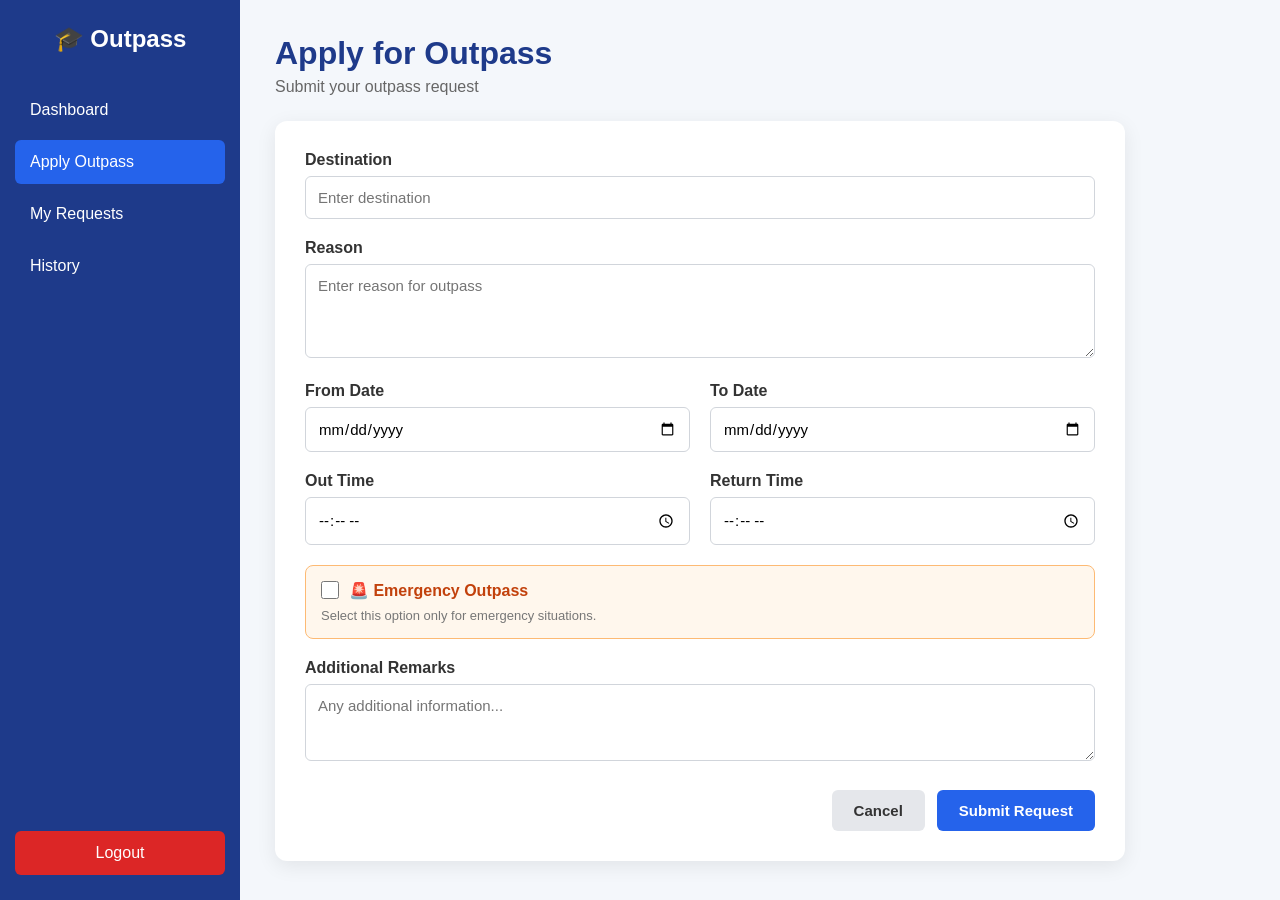
==== Frontend/home/apply-outpass.html @ 983e110a "Add student outpass management system frontend" ====
<!DOCTYPE html>
<html lang="en">
<head>
    <meta charset="UTF-8">
    <meta name="viewport" content="width=device-width, initial-scale=1.0">

    <title>Apply Outpass</title>

    <link rel="stylesheet" href="apply-outpass.css">
</head>

<body>

    <!-- Sidebar -->
    <aside class="sidebar">

        <h2>🎓 Outpass</h2>

        <nav>
            <a href="student-dashboard.html">Dashboard</a>
            <a href="apply-outpass.html" class="active">Apply Outpass</a>
            <a href="#">My Requests</a>
            <a href="#">History</a>
        </nav>

        <a href="../index.html" class="logout">Logout</a>

    </aside>


    <!-- Main Content -->
    <main class="main-content">

        <header class="page-header">
            <div>
                <h1>Apply for Outpass</h1>
                <p>Submit your outpass request</p>
            </div>
        </header>


        <!-- Outpass Form -->
        <section class="form-container">

            <form id="outpassForm">

                <div class="form-group">
                    <label for="destination">Destination</label>
                    <input
                        type="text"
                        id="destination"
                        placeholder="Enter destination"
                    >
                </div>


                <div class="form-group">
                    <label for="reason">Reason</label>
                    <textarea
                        id="reason"
                        rows="4"
                        placeholder="Enter reason for outpass"
                    ></textarea>
                </div>


                <div class="form-row">

                    <div class="form-group">
                        <label for="fromDate">From Date</label>
                        <input type="date" id="fromDate">
                    </div>

                    <div class="form-group">
                        <label for="toDate">To Date</label>
                        <input type="date" id="toDate">
                    </div>

                </div>


                <div class="form-row">

                    <div class="form-group">
                        <label for="outTime">Out Time</label>
                        <input type="time" id="outTime">
                    </div>

                    <div class="form-group">
                        <label for="returnTime">Return Time</label>
                        <input type="time" id="returnTime">
                    </div>

                </div>


                <!-- Emergency Request -->
                <div class="emergency-box">

                    <label class="checkbox-label">

                        <input
                            type="checkbox"
                            id="emergency"
                        >

                        <span>
                            🚨 Emergency Outpass
                        </span>

                    </label>

                    <p>
                        Select this option only for emergency situations.
                    </p>

                </div>


                <div class="form-group">
                    <label for="remarks">Additional Remarks</label>

                    <textarea
                        id="remarks"
                        rows="3"
                        placeholder="Any additional information..."
                    ></textarea>
                </div>


                <div class="form-actions">

                    <a
                        href="student-dashboard.html"
                        class="cancel-btn"
                    >
                        Cancel
                    </a>

                    <button
                        type="submit"
                        class="submit-btn"
                    >
                        Submit Request
                    </button>

                </div>

            </form>

        </section>

    </main>


    <script src="../js/student.js"></script>

</body>
</html>
---- Frontend/home/apply-outpass.css ----
* {
    margin: 0;
    padding: 0;
    box-sizing: border-box;
}

body {
    font-family: Arial, sans-serif;
    background: #f4f7fb;
    color: #333;
}


/* Sidebar */

.sidebar {
    position: fixed;
    left: 0;
    top: 0;

    width: 240px;
    height: 100vh;

    background: #1e3a8a;
    padding: 25px 15px;

    display: flex;
    flex-direction: column;
}

.sidebar h2 {
    color: white;
    text-align: center;
    margin-bottom: 35px;
}

.sidebar nav {
    display: flex;
    flex-direction: column;
    gap: 8px;
}

.sidebar nav a,
.logout {
    text-decoration: none;
    color: white;

    padding: 13px 15px;
    border-radius: 6px;

    transition: 0.3s;
}

.sidebar nav a:hover,
.sidebar nav a.active {
    background: #2563eb;
}

.logout {
    margin-top: auto;
    background: #dc2626;
    text-align: center;
}

.logout:hover {
    background: #b91c1c;
}


/* Main Content */

.main-content {
    margin-left: 240px;
    padding: 35px;
}

.page-header {
    margin-bottom: 25px;
}

.page-header h1 {
    color: #1e3a8a;
    margin-bottom: 6px;
}

.page-header p {
    color: #666;
}


/* Form */

.form-container {
    max-width: 850px;

    background: white;
    padding: 30px;

    border-radius: 12px;

    box-shadow: 0 5px 20px rgba(0, 0, 0, 0.08);
}

.form-group {
    margin-bottom: 20px;
}

.form-group label {
    display: block;

    margin-bottom: 7px;

    font-weight: bold;
}

.form-group input,
.form-group textarea {
    width: 100%;

    padding: 12px;

    border: 1px solid #d1d5db;
    border-radius: 6px;

    font-size: 15px;

    font-family: Arial, sans-serif;
}

.form-group input:focus,
.form-group textarea:focus {
    outline: none;

    border-color: #2563eb;

    box-shadow: 0 0 0 2px rgba(37, 99, 235, 0.1);
}

.form-group textarea {
    resize: vertical;
}


/* Two Columns */

.form-row {
    display: grid;

    grid-template-columns: 1fr 1fr;

    gap: 20px;
}


/* Emergency */

.emergency-box {
    background: #fff7ed;

    border: 1px solid #fdba74;

    padding: 15px;

    border-radius: 8px;

    margin-bottom: 20px;
}

.checkbox-label {
    display: flex;

    align-items: center;

    gap: 10px;

    font-weight: bold;

    color: #c2410c;
}

.checkbox-label input {
    width: 18px;
    height: 18px;
}

.emergency-box p {
    margin-top: 8px;

    font-size: 13px;

    color: #777;
}


/* Buttons */

.form-actions {
    display: flex;

    justify-content: flex-end;

    gap: 12px;

    margin-top: 25px;
}

.cancel-btn,
.submit-btn {
    padding: 12px 22px;

    border-radius: 6px;

    font-size: 15px;

    font-weight: bold;

    text-decoration: none;

    cursor: pointer;
}

.cancel-btn {
    background: #e5e7eb;
    color: #333;
}

.cancel-btn:hover {
    background: #d1d5db;
}

.submit-btn {
    border: none;

    background: #2563eb;
    color: white;
}

.submit-btn:hover {
    background: #1e3a8a;
}


/* Responsive */

@media (max-width: 700px) {

    .sidebar {
        position: relative;

        width: 100%;
        height: auto;
    }

    .sidebar nav {
        flex-direction: row;

        flex-wrap: wrap;
    }

    .logout {
        margin-top: 15px;
    }

    .main-content {
        margin-left: 0;

        padding: 20px;
    }

    .form-row {
        grid-template-columns: 1fr;
    }
}
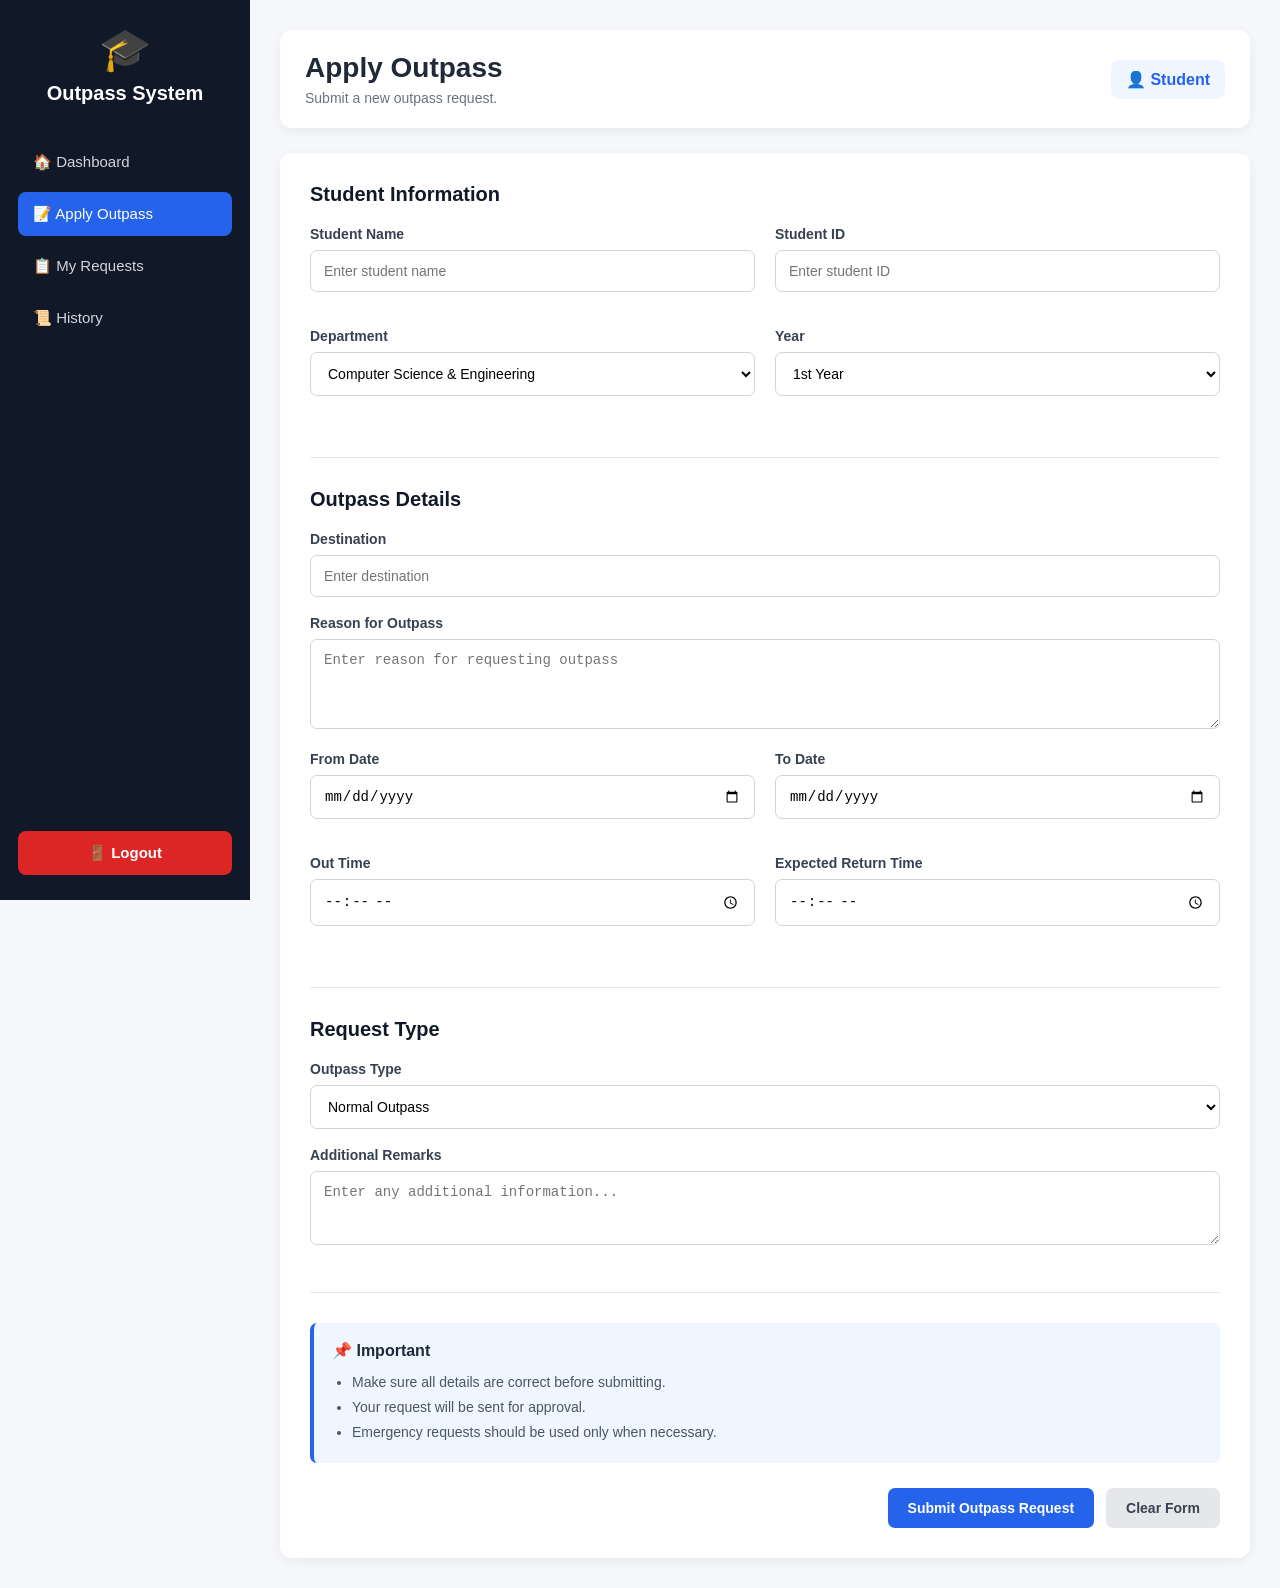
==== commit b7565dcd: "added  changes" ====
--- a/Frontend/home/apply-outpass.html
+++ b/Frontend/home/apply-outpass.html
@@ -1,159 +1,471 @@
 <!DOCTYPE html>
 <html lang="en">
+
 <head>
+
     <meta charset="UTF-8">
+
     <meta name="viewport" content="width=device-width, initial-scale=1.0">
 
-    <title>Apply Outpass</title>
+    <title>Apply Outpass | Student Outpass Management System</title>
 
     <link rel="stylesheet" href="apply-outpass.css">
+
 </head>
 
+
 <body>
 
-    <!-- Sidebar -->
+
+    <!-- =========================
+         SIDEBAR
+    ========================== -->
+
     <aside class="sidebar">
 
-        <h2>🎓 Outpass</h2>
+        <div class="logo">
+            🎓
+        </div>
+
+        <h2>Outpass System</h2>
+
 
         <nav>
-            <a href="student-dashboard.html">Dashboard</a>
-            <a href="apply-outpass.html" class="active">Apply Outpass</a>
-            <a href="#">My Requests</a>
-            <a href="#">History</a>
+
+            <a href="student-dashboard.html">
+                🏠 Dashboard
+            </a>
+
+
+            <a href="apply-outpass.html" class="active">
+                📝 Apply Outpass
+            </a>
+
+
+            <a href="my-requests.html">
+                📋 My Requests
+            </a>
+
+
+            <a href="history.html">
+                📜 History
+            </a>
+
+
+            <a href="index.html" class="logout">
+                🚪 Logout
+            </a>
+
         </nav>
 
-        <a href="../index.html" class="logout">Logout</a>
-
     </aside>
 
 
-    <!-- Main Content -->
+
+    <!-- =========================
+         MAIN CONTENT
+    ========================== -->
+
     <main class="main-content">
 
-        <header class="page-header">
+
+        <!-- Header -->
+
+        <header class="topbar">
+
             <div>
-                <h1>Apply for Outpass</h1>
-                <p>Submit your outpass request</p>
+
+                <h1>Apply Outpass</h1>
+
+                <p>
+                    Submit a new outpass request.
+                </p>
+
             </div>
+
+
+            <div class="profile">
+
+                👤 Student
+
+            </div>
+
         </header>
 
 
-        <!-- Outpass Form -->
+
+        <!-- =========================
+             OUTPASS FORM
+        ========================== -->
+
         <section class="form-container">
 
+
             <form id="outpassForm">
 
-                <div class="form-group">
-                    <label for="destination">Destination</label>
-                    <input
-                        type="text"
-                        id="destination"
-                        placeholder="Enter destination"
-                    >
+
+                <!-- Student Information -->
+
+                <div class="form-section">
+
+                    <h2>Student Information</h2>
+
+
+                    <div class="form-row">
+
+
+                        <div class="form-group">
+
+                            <label for="studentName">
+                                Student Name
+                            </label>
+
+                            <input
+                                type="text"
+                                id="studentName"
+                                placeholder="Enter student name"
+                                required
+                            >
+
+                        </div>
+
+
+
+                        <div class="form-group">
+
+                            <label for="studentId">
+                                Student ID
+                            </label>
+
+                            <input
+                                type="text"
+                                id="studentId"
+                                placeholder="Enter student ID"
+                                required
+                            >
+
+                        </div>
+
+
+                    </div>
+
+
+
+                    <div class="form-row">
+
+
+                        <div class="form-group">
+
+                            <label for="department">
+                                Department
+                            </label>
+
+                            <select
+                                id="department"
+                                required
+                            >
+
+                
+
+                                <option value="CSE">
+                                    Computer Science & Engineering
+                                </option>
+
+                                <option value="ECE">
+                                    Electronics & Communication
+                                </option>
+
+                                <option value="EEE">
+                                    Electrical & Electronics
+                                </option>
+
+                                <option value="MECH">
+                                    Mechanical Engineering
+                                </option>
+
+                                <option value="CIVIL">
+                                    Civil Engineering
+                                </option>
+
+                            </select>
+
+                        </div>
+
+
+
+                        <div class="form-group">
+
+                            <label for="year">
+                                Year
+                            </label>
+
+                            <select
+                                id="year"
+                                required
+                            >
+
+
+                                <option value="1">
+                                    1st Year
+                                </option>
+
+                                <option value="2">
+                                    2nd Year
+                                </option>
+
+                                <option value="3">
+                                    3rd Year
+                                </option>
+
+                                <option value="4">
+                                    4th Year
+                                </option>
+
+                            </select>
+
+                        </div>
+
+
+                    </div>
+
                 </div>
 
 
-                <div class="form-group">
-                    <label for="reason">Reason</label>
-                    <textarea
-                        id="reason"
-                        rows="4"
-                        placeholder="Enter reason for outpass"
-                    ></textarea>
+
+                <!-- Outpass Details -->
+
+                <div class="form-section">
+
+                    <h2>Outpass Details</h2>
+
+
+                    <div class="form-group">
+
+                        <label for="destination">
+                            Destination
+                        </label>
+
+                        <input
+                            type="text"
+                            id="destination"
+                            placeholder="Enter destination"
+                            required
+                        >
+
+                    </div>
+
+
+
+                    <div class="form-group">
+
+                        <label for="reason">
+                            Reason for Outpass
+                        </label>
+
+                        <textarea
+                            id="reason"
+                            rows="4"
+                            placeholder="Enter reason for requesting outpass"
+                            required
+                        ></textarea>
+
+                    </div>
+
+
+
+                    <div class="form-row">
+
+
+                        <div class="form-group">
+
+                            <label for="fromDate">
+                                From Date
+                            </label>
+
+                            <input
+                                type="date"
+                                id="fromDate"
+                                required
+                            >
+
+                        </div>
+
+
+
+                        <div class="form-group">
+
+                            <label for="toDate">
+                                To Date
+                            </label>
+
+                            <input
+                                type="date"
+                                id="toDate"
+                                required
+                            >
+
+                        </div>
+
+
+                    </div>
+
+
+
+                    <div class="form-row">
+
+
+                        <div class="form-group">
+
+                            <label for="outTime">
+                                Out Time
+                            </label>
+
+                            <input
+                                type="time"
+                                id="outTime"
+                                required
+                            >
+
+                        </div>
+
+
+
+                        <div class="form-group">
+
+                            <label for="returnTime">
+                                Expected Return Time
+                            </label>
+
+                            <input
+                                type="time"
+                                id="returnTime"
+                                required
+                            >
+
+                        </div>
+
+
+                    </div>
+
                 </div>
 
 
-                <div class="form-row">
+
+                <!-- Request Type -->
+
+                <div class="form-section">
+
+                    <h2>Request Type</h2>
+
 
                     <div class="form-group">
-                        <label for="fromDate">From Date</label>
-                        <input type="date" id="fromDate">
-                    </div>
+
+                        <label for="requestType">
+                            Outpass Type
+                        </label>
+
+                        <select
+                            id="requestType"
+                            required
+                        >
+
+                            <option value="normal">
+                                Normal Outpass
+                            </option>
+
+                            <option value="emergency">
+                                Emergency Outpass
+                            </option>
+
+                        </select>
+
+                    </div>
+
+
 
                     <div class="form-group">
-                        <label for="toDate">To Date</label>
-                        <input type="date" id="toDate">
+
+                        <label for="remarks">
+                            Additional Remarks
+                        </label>
+
+                        <textarea
+                            id="remarks"
+                            rows="3"
+                            placeholder="Enter any additional information..."
+                        ></textarea>
+
                     </div>
 
                 </div>
 
 
-                <div class="form-row">
-
-                    <div class="form-group">
-                        <label for="outTime">Out Time</label>
-                        <input type="time" id="outTime">
-                    </div>
-
-                    <div class="form-group">
-                        <label for="returnTime">Return Time</label>
-                        <input type="time" id="returnTime">
-                    </div>
+
+                <!-- Important Information -->
+
+                <div class="info-box">
+
+                    <h3>📌 Important</h3>
+
+                    <ul>
+
+                        <li>
+                            Make sure all details are correct before submitting.
+                        </li>
+
+                        <li>
+                            Your request will be sent for approval.
+                        </li>
+
+                        <li>
+                            Emergency requests should be used only when necessary.
+                        </li>
+
+                    </ul>
 
                 </div>
 
 
-                <!-- Emergency Request -->
-                <div class="emergency-box">
-
-                    <label class="checkbox-label">
-
-                        <input
-                            type="checkbox"
-                            id="emergency"
-                        >
-
-                        <span>
-                            🚨 Emergency Outpass
-                        </span>
-
-                    </label>
-
-                    <p>
-                        Select this option only for emergency situations.
-                    </p>
-
-                </div>
-
-
-                <div class="form-group">
-                    <label for="remarks">Additional Remarks</label>
-
-                    <textarea
-                        id="remarks"
-                        rows="3"
-                        placeholder="Any additional information..."
-                    ></textarea>
-                </div>
-
+
+                <!-- Form Buttons -->
 
                 <div class="form-actions">
 
-                    <a
-                        href="student-dashboard.html"
-                        class="cancel-btn"
-                    >
-                        Cancel
-                    </a>
 
                     <button
                         type="submit"
                         class="submit-btn"
                     >
-                        Submit Request
+                        Submit Outpass Request
                     </button>
 
+
+
+                    <button
+                        type="reset"
+                        class="cancel-btn"
+                    >
+                        Clear Form
+                    </button>
+
+
                 </div>
 
+
             </form>
 
         </section>
 
+
     </main>
 
 
-    <script src="../js/student.js"></script>
+
+    <!-- JavaScript -->
+
+    <script src="student.js"></script>
+
 
 </body>
+
 </html>
--- a/Frontend/home/apply-outpass.css
+++ b/Frontend/home/apply-outpass.css
@@ -1,198 +1,364 @@
+/* =========================
+   RESET
+========================= */
+
 * {
     margin: 0;
     padding: 0;
     box-sizing: border-box;
 }
 
+
+/* =========================
+   BODY
+========================= */
+
 body {
     font-family: Arial, sans-serif;
-    background: #f4f7fb;
-    color: #333;
-}
-
-
-/* Sidebar */
+    background: #f5f7fb;
+    color: #1f2937;
+}
+
+
+/* =========================
+   SIDEBAR
+========================= */
 
 .sidebar {
     position: fixed;
+
+    top: 0;
     left: 0;
-    top: 0;
-
-    width: 240px;
+
+    width: 250px;
     height: 100vh;
 
-    background: #1e3a8a;
-    padding: 25px 15px;
+    background: #111827;
+
+    color: white;
+
+    padding: 25px 18px;
 
     display: flex;
     flex-direction: column;
 }
 
+
+/* Logo */
+
+.logo {
+    font-size: 42px;
+
+    text-align: center;
+
+    margin-bottom: 8px;
+}
+
+
+/* Sidebar Title */
+
 .sidebar h2 {
-    color: white;
     text-align: center;
+
+    font-size: 20px;
+
     margin-bottom: 35px;
 }
+
+
+/* Navigation */
 
 .sidebar nav {
     display: flex;
+
     flex-direction: column;
+
     gap: 8px;
-}
-
-.sidebar nav a,
-.logout {
+
+    flex: 1;
+}
+
+
+/* Navigation Links */
+
+.sidebar nav a {
     text-decoration: none;
-    color: white;
+
+    color: #d1d5db;
 
     padding: 13px 15px;
-    border-radius: 6px;
+
+    border-radius: 8px;
+
+    font-size: 15px;
 
     transition: 0.3s;
 }
+
+
+/* Hover + Active */
 
 .sidebar nav a:hover,
 .sidebar nav a.active {
     background: #2563eb;
-}
-
-.logout {
+
+    color: white;
+}
+
+
+/* =========================
+   LOGOUT BUTTON
+========================= */
+
+.sidebar .logout {
     margin-top: auto;
+
     background: #dc2626;
+
+    color: white !important;
+
     text-align: center;
-}
-
-.logout:hover {
+
+    font-weight: bold;
+
+    padding: 13px 15px;
+
+    border-radius: 8px;
+
+    transition: 0.3s;
+}
+
+
+.sidebar .logout:hover {
     background: #b91c1c;
-}
-
-
-/* Main Content */
+
+    color: white !important;
+
+    transform: translateY(-1px);
+}
+
+
+/* =========================
+   MAIN CONTENT
+========================= */
 
 .main-content {
-    margin-left: 240px;
-    padding: 35px;
-}
-
-.page-header {
+    margin-left: 250px;
+
+    padding: 30px;
+}
+
+
+/* =========================
+   TOPBAR
+========================= */
+
+.topbar {
+    display: flex;
+
+    justify-content: space-between;
+
+    align-items: center;
+
+    background: white;
+
+    padding: 22px 25px;
+
+    border-radius: 12px;
+
+    box-shadow: 0 3px 12px rgba(0, 0, 0, 0.06);
+
     margin-bottom: 25px;
 }
 
-.page-header h1 {
-    color: #1e3a8a;
+
+/* Page Title */
+
+.topbar h1 {
+    font-size: 28px;
+
     margin-bottom: 6px;
 }
 
-.page-header p {
-    color: #666;
-}
-
-
-/* Form */
+
+/* Page Description */
+
+.topbar p {
+    color: #6b7280;
+
+    font-size: 14px;
+}
+
+
+/* Profile */
+
+.profile {
+    background: #eff6ff;
+
+    color: #2563eb;
+
+    padding: 10px 15px;
+
+    border-radius: 8px;
+
+    font-weight: bold;
+}
+
+
+/* =========================
+   FORM CONTAINER
+========================= */
 
 .form-container {
-    max-width: 850px;
-
     background: white;
+
     padding: 30px;
 
     border-radius: 12px;
 
-    box-shadow: 0 5px 20px rgba(0, 0, 0, 0.08);
-}
+    box-shadow: 0 3px 12px rgba(0, 0, 0, 0.06);
+}
+
+
+/* =========================
+   FORM SECTION
+========================= */
+
+.form-section {
+    margin-bottom: 30px;
+
+    padding-bottom: 25px;
+
+    border-bottom: 1px solid #e5e7eb;
+}
+
+
+.form-section h2 {
+    font-size: 20px;
+
+    margin-bottom: 20px;
+
+    color: #111827;
+}
+
+
+/* =========================
+   FORM ROW
+========================= */
+
+.form-row {
+    display: grid;
+
+    grid-template-columns: 1fr 1fr;
+
+    gap: 20px;
+
+    margin-bottom: 18px;
+}
+
+
+/* =========================
+   FORM GROUP
+========================= */
 
 .form-group {
-    margin-bottom: 20px;
-}
+    margin-bottom: 18px;
+}
+
 
 .form-group label {
     display: block;
 
-    margin-bottom: 7px;
-
-    font-weight: bold;
-}
+    margin-bottom: 8px;
+
+    font-size: 14px;
+
+    font-weight: 600;
+
+    color: #374151;
+}
+
+
+/* Inputs */
 
 .form-group input,
+.form-group select,
 .form-group textarea {
     width: 100%;
 
-    padding: 12px;
+    padding: 12px 13px;
 
     border: 1px solid #d1d5db;
-    border-radius: 6px;
-
-    font-size: 15px;
-
-    font-family: Arial, sans-serif;
-}
-
-.form-group input:focus,
-.form-group textarea:focus {
+
+    border-radius: 7px;
+
+    font-size: 14px;
+
     outline: none;
 
-    border-color: #2563eb;
-
-    box-shadow: 0 0 0 2px rgba(37, 99, 235, 0.1);
-}
+    background: white;
+
+    transition: 0.2s;
+}
+
+
+/* Textarea */
 
 .form-group textarea {
     resize: vertical;
 }
 
 
-/* Two Columns */
-
-.form-row {
-    display: grid;
-
-    grid-template-columns: 1fr 1fr;
-
-    gap: 20px;
-}
-
-
-/* Emergency */
-
-.emergency-box {
-    background: #fff7ed;
-
-    border: 1px solid #fdba74;
-
-    padding: 15px;
-
-    border-radius: 8px;
-
-    margin-bottom: 20px;
-}
-
-.checkbox-label {
-    display: flex;
-
-    align-items: center;
-
-    gap: 10px;
-
-    font-weight: bold;
-
-    color: #c2410c;
-}
-
-.checkbox-label input {
-    width: 18px;
-    height: 18px;
-}
-
-.emergency-box p {
-    margin-top: 8px;
-
-    font-size: 13px;
-
-    color: #777;
-}
-
-
-/* Buttons */
+/* Input Focus */
+
+.form-group input:focus,
+.form-group select:focus,
+.form-group textarea:focus {
+    border-color: #2563eb;
+
+    box-shadow:
+        0 0 0 3px rgba(37, 99, 235, 0.1);
+}
+
+
+/* =========================
+   INFORMATION BOX
+========================= */
+
+.info-box {
+    background: #eff6ff;
+
+    border-left: 4px solid #2563eb;
+
+    padding: 18px;
+
+    border-radius: 7px;
+
+    margin-bottom: 25px;
+}
+
+
+.info-box h3 {
+    margin-bottom: 10px;
+
+    font-size: 16px;
+}
+
+
+.info-box ul {
+    padding-left: 20px;
+
+    color: #4b5563;
+
+    line-height: 1.8;
+
+    font-size: 14px;
+}
+
+
+/* =========================
+   FORM ACTIONS
+========================= */
 
 .form-actions {
     display: flex;
@@ -201,73 +367,143 @@
 
     gap: 12px;
 
-    margin-top: 25px;
-}
-
-.cancel-btn,
+    margin-top: 10px;
+}
+
+
+/* Submit + Clear Buttons */
+
+.submit-btn,
+.cancel-btn {
+    border: none;
+
+    padding: 12px 20px;
+
+    border-radius: 7px;
+
+    font-size: 14px;
+
+    font-weight: 600;
+
+    cursor: pointer;
+
+    transition: 0.2s;
+}
+
+
+/* Submit */
+
 .submit-btn {
-    padding: 12px 22px;
-
-    border-radius: 6px;
-
-    font-size: 15px;
-
-    font-weight: bold;
-
-    text-decoration: none;
-
-    cursor: pointer;
-}
+    background: #2563eb;
+
+    color: white;
+}
+
+
+/* Clear */
 
 .cancel-btn {
     background: #e5e7eb;
-    color: #333;
-}
+
+    color: #374151;
+}
+
+
+/* Button Hover */
+
+.submit-btn:hover {
+    background: #1d4ed8;
+}
+
 
 .cancel-btn:hover {
     background: #d1d5db;
 }
 
-.submit-btn {
-    border: none;
-
-    background: #2563eb;
-    color: white;
-}
-
-.submit-btn:hover {
-    background: #1e3a8a;
-}
-
-
-/* Responsive */
-
-@media (max-width: 700px) {
+
+/* =========================
+   RESPONSIVE - TABLET
+========================= */
+
+@media (max-width: 800px) {
 
     .sidebar {
         position: relative;
 
         width: 100%;
+
         height: auto;
-    }
+
+        padding: 20px;
+    }
+
 
     .sidebar nav {
-        flex-direction: row;
-
-        flex-wrap: wrap;
-    }
-
-    .logout {
-        margin-top: 15px;
-    }
+        flex: none;
+    }
+
+
+    .sidebar .logout {
+        margin-top: 10px;
+    }
+
 
     .main-content {
         margin-left: 0;
 
-        padding: 20px;
-    }
+        padding: 15px;
+    }
+
 
     .form-row {
         grid-template-columns: 1fr;
-    }
+
+        gap: 0;
+    }
+
+
+    .topbar {
+        flex-direction: column;
+
+        align-items: flex-start;
+
+        gap: 15px;
+    }
+
+}
+
+
+/* =========================
+   RESPONSIVE - MOBILE
+========================= */
+
+@media (max-width: 500px) {
+
+    .form-container {
+        padding: 20px 15px;
+    }
+
+
+    .form-actions {
+        flex-direction: column;
+    }
+
+
+    .submit-btn,
+    .cancel-btn {
+        width: 100%;
+    }
+
+
+    .topbar h1 {
+        font-size: 23px;
+    }
+
+
+    .profile {
+        width: 100%;
+
+        text-align: center;
+    }
+
 }
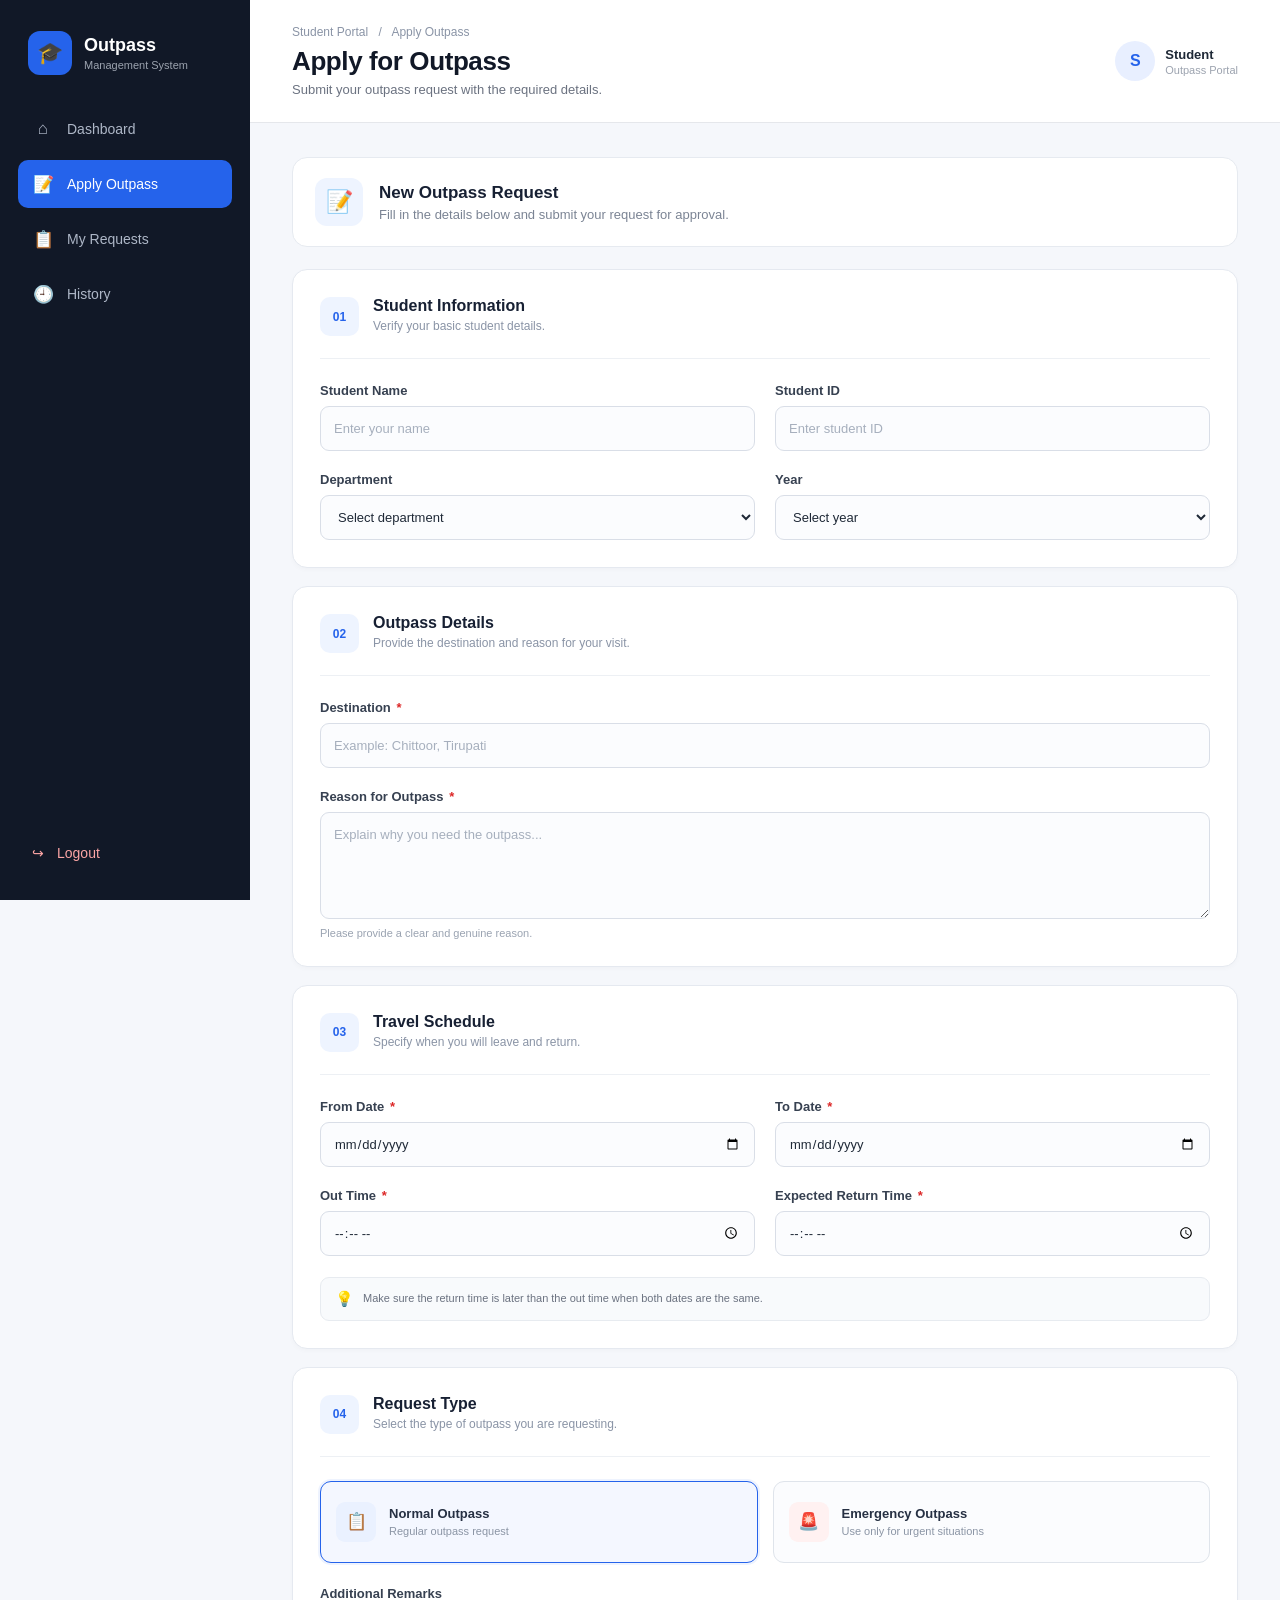
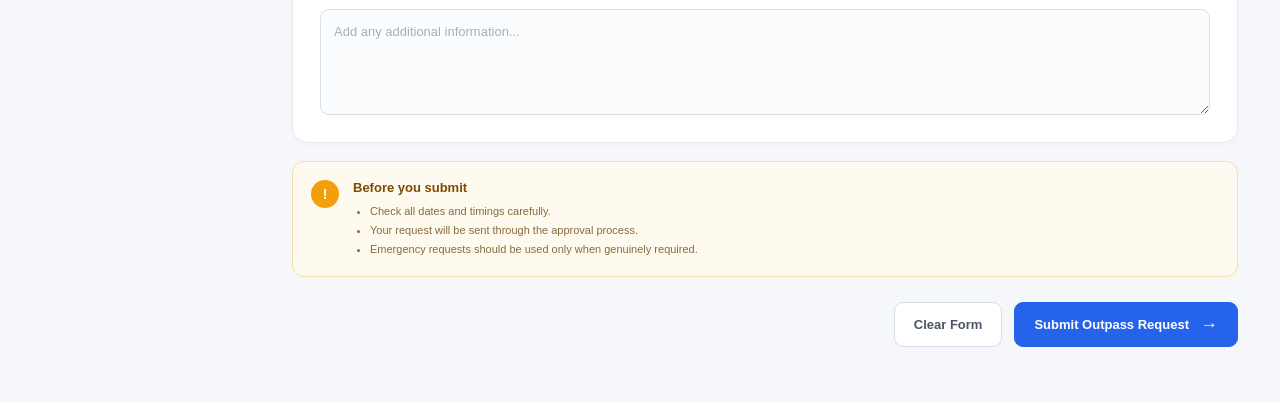
==== commit 48241370: "added changes" ====
--- a/Frontend/home/apply-outpass.html
+++ b/Frontend/home/apply-outpass.html
@@ -2,20 +2,15 @@
 <html lang="en">
 
 <head>
-
     <meta charset="UTF-8">
-
     <meta name="viewport" content="width=device-width, initial-scale=1.0">
 
     <title>Apply Outpass | Student Outpass Management System</title>
 
     <link rel="stylesheet" href="apply-outpass.css">
-
 </head>
 
-
 <body>
-
 
     <!-- =========================
          SIDEBAR
@@ -23,96 +18,147 @@
 
     <aside class="sidebar">
 
-        <div class="logo">
-            🎓
+        <div class="brand">
+            <div class="brand-icon">🎓</div>
+
+            <div>
+                <h2>Outpass</h2>
+                <span>Management System</span>
+            </div>
         </div>
 
-        <h2>Outpass System</h2>
-
-
-        <nav>
-
-            <a href="student-dashboard.html">
-                🏠 Dashboard
+        <nav class="sidebar-nav" aria-label="Main navigation">
+
+            <a href="student-dashboard.html" class="nav-item">
+                <span class="nav-icon">⌂</span>
+                <span>Dashboard</span>
             </a>
 
-
-            <a href="apply-outpass.html" class="active">
-                📝 Apply Outpass
+            <a href="apply-outpass.html" class="nav-item active">
+                <span class="nav-icon">📝</span>
+                <span>Apply Outpass</span>
             </a>
 
-
-            <a href="my-requests.html">
-                📋 My Requests
+            <a href="my-requests.html" class="nav-item">
+                <span class="nav-icon">📋</span>
+                <span>My Requests</span>
             </a>
 
-
-            <a href="history.html">
-                📜 History
+            <a href="history.html" class="nav-item">
+                <span class="nav-icon">🕘</span>
+                <span>History</span>
             </a>
 
-
-            <a href="index.html" class="logout">
-                🚪 Logout
+        </nav>
+
+        <div class="sidebar-bottom">
+
+            <a href="index.html" class="logout-link">
+                <span>↪</span>
+                <span>Logout</span>
             </a>
 
-        </nav>
+        </div>
 
     </aside>
 
 
-
     <!-- =========================
-         MAIN CONTENT
+         MAIN
     ========================== -->
 
     <main class="main-content">
 
-
-        <!-- Header -->
+        <!-- Topbar -->
 
         <header class="topbar">
 
-            <div>
-
-                <h1>Apply Outpass</h1>
+            <div class="page-heading">
+
+                <div class="breadcrumb">
+                    Student Portal <span>/</span> Apply Outpass
+                </div>
+
+                <h1>Apply for Outpass</h1>
 
                 <p>
-                    Submit a new outpass request.
+                    Submit your outpass request with the required details.
                 </p>
 
             </div>
 
-
-            <div class="profile">
-
-                👤 Student
+            <div class="profile-card">
+
+                <div class="profile-avatar">
+                    S
+                </div>
+
+                <div class="profile-info">
+                    <strong>Student</strong>
+                    <span>Outpass Portal</span>
+                </div>
 
             </div>
 
         </header>
 
 
-
         <!-- =========================
-             OUTPASS FORM
+             PAGE CONTENT
         ========================== -->
 
-        <section class="form-container">
-
-
-            <form id="outpassForm">
-
-
-                <!-- Student Information -->
-
-                <div class="form-section">
-
-                    <h2>Student Information</h2>
-
-
-                    <div class="form-row">
-
+        <section class="page-content">
+
+            <!-- Page Intro -->
+
+            <div class="intro-card">
+
+                <div class="intro-icon">
+                    📝
+                </div>
+
+                <div>
+                    <h2>New Outpass Request</h2>
+
+                    <p>
+                        Fill in the details below and submit your request
+                        for approval.
+                    </p>
+                </div>
+
+            </div>
+
+
+            <!-- =========================
+                 FORM
+            ========================== -->
+
+            <form id="outpassForm" class="outpass-form">
+
+                <!-- =====================
+                     SECTION 1
+                ====================== -->
+
+                <section class="form-card">
+
+                    <div class="section-header">
+
+                        <div class="section-number">
+                            01
+                        </div>
+
+                        <div>
+                            <h2>Student Information</h2>
+
+                            <p>
+                                Verify your basic student details.
+                            </p>
+                        </div>
+
+                    </div>
+
+
+                    <div class="form-grid">
 
                         <div class="form-group">
 
@@ -123,12 +169,12 @@
                             <input
                                 type="text"
                                 id="studentName"
-                                placeholder="Enter student name"
-                                required
-                            >
-
-                        </div>
-
+                                placeholder="Enter your name"
+                                autocomplete="name"
+                                required
+                            >
+
+                        </div>
 
 
                         <div class="form-group">
@@ -141,17 +187,11 @@
                                 type="text"
                                 id="studentId"
                                 placeholder="Enter student ID"
-                                required
-                            >
-
-                        </div>
-
-
-                    </div>
-
-
-
-                    <div class="form-row">
+                                autocomplete="off"
+                                required
+                            >
+
+                        </div>
 
 
                         <div class="form-group">
@@ -160,12 +200,11 @@
                                 Department
                             </label>
 
-                            <select
-                                id="department"
-                                required
-                            >
-
-                
+                            <select id="department" required>
+
+                                <option value="">
+                                    Select department
+                                </option>
 
                                 <option value="CSE">
                                     Computer Science & Engineering
@@ -192,18 +231,17 @@
                         </div>
 
 
-
                         <div class="form-group">
 
                             <label for="year">
                                 Year
                             </label>
 
-                            <select
-                                id="year"
-                                required
-                            >
-
+                            <select id="year" required>
+
+                                <option value="">
+                                    Select year
+                                </option>
 
                                 <option value="1">
                                     1st Year
@@ -225,61 +263,108 @@
 
                         </div>
 
-
-                    </div>
-
-                </div>
-
-
-
-                <!-- Outpass Details -->
-
-                <div class="form-section">
-
-                    <h2>Outpass Details</h2>
-
-
-                    <div class="form-group">
-
-                        <label for="destination">
-                            Destination
-                        </label>
-
-                        <input
-                            type="text"
-                            id="destination"
-                            placeholder="Enter destination"
-                            required
-                        >
-
-                    </div>
-
-
-
-                    <div class="form-group">
-
-                        <label for="reason">
-                            Reason for Outpass
-                        </label>
-
-                        <textarea
-                            id="reason"
-                            rows="4"
-                            placeholder="Enter reason for requesting outpass"
-                            required
-                        ></textarea>
-
-                    </div>
-
-
-
-                    <div class="form-row">
-
+                    </div>
+
+                </section>
+
+
+                <!-- =====================
+                     SECTION 2
+                ====================== -->
+
+                <section class="form-card">
+
+                    <div class="section-header">
+
+                        <div class="section-number">
+                            02
+                        </div>
+
+                        <div>
+                            <h2>Outpass Details</h2>
+
+                            <p>
+                                Provide the destination and reason for your visit.
+                            </p>
+                        </div>
+
+                    </div>
+
+
+                    <div class="form-grid single">
+
+                        <div class="form-group">
+
+                            <label for="destination">
+                                Destination
+                                <span class="required">*</span>
+                            </label>
+
+                            <input
+                                type="text"
+                                id="destination"
+                                placeholder="Example: Chittoor, Tirupati"
+                                required
+                            >
+
+                        </div>
+
+
+                        <div class="form-group">
+
+                            <label for="reason">
+                                Reason for Outpass
+                                <span class="required">*</span>
+                            </label>
+
+                            <textarea
+                                id="reason"
+                                rows="4"
+                                placeholder="Explain why you need the outpass..."
+                                required
+                            ></textarea>
+
+                            <small>
+                                Please provide a clear and genuine reason.
+                            </small>
+
+                        </div>
+
+                    </div>
+
+                </section>
+
+
+                <!-- =====================
+                     SECTION 3
+                ====================== -->
+
+                <section class="form-card">
+
+                    <div class="section-header">
+
+                        <div class="section-number">
+                            03
+                        </div>
+
+                        <div>
+                            <h2>Travel Schedule</h2>
+
+                            <p>
+                                Specify when you will leave and return.
+                            </p>
+                        </div>
+
+                    </div>
+
+
+                    <div class="form-grid">
 
                         <div class="form-group">
 
                             <label for="fromDate">
                                 From Date
+                                <span class="required">*</span>
                             </label>
 
                             <input
@@ -291,11 +376,11 @@
                         </div>
 
 
-
                         <div class="form-group">
 
                             <label for="toDate">
                                 To Date
+                                <span class="required">*</span>
                             </label>
 
                             <input
@@ -307,17 +392,11 @@
                         </div>
 
 
-                    </div>
-
-
-
-                    <div class="form-row">
-
-
                         <div class="form-group">
 
                             <label for="outTime">
                                 Out Time
+                                <span class="required">*</span>
                             </label>
 
                             <input
@@ -329,11 +408,11 @@
                         </div>
 
 
-
                         <div class="form-group">
 
                             <label for="returnTime">
                                 Expected Return Time
+                                <span class="required">*</span>
                             </label>
 
                             <input
@@ -344,46 +423,127 @@
 
                         </div>
 
-
-                    </div>
-
-                </div>
-
-
-
-                <!-- Request Type -->
-
-                <div class="form-section">
-
-                    <h2>Request Type</h2>
-
-
-                    <div class="form-group">
-
-                        <label for="requestType">
-                            Outpass Type
+                    </div>
+
+
+                    <div class="schedule-note">
+
+                        <span>💡</span>
+
+                        <p>
+                            Make sure the return time is later than the
+                            out time when both dates are the same.
+                        </p>
+
+                    </div>
+
+                </section>
+
+
+                <!-- =====================
+                     SECTION 4
+                ====================== -->
+
+                <section class="form-card">
+
+                    <div class="section-header">
+
+                        <div class="section-number">
+                            04
+                        </div>
+
+                        <div>
+                            <h2>Request Type</h2>
+
+                            <p>
+                                Select the type of outpass you are requesting.
+                            </p>
+                        </div>
+
+                    </div>
+
+
+                    <div class="request-type-grid">
+
+                        <label class="request-option">
+
+                            <input
+                                type="radio"
+                                name="requestTypeOption"
+                                value="normal"
+                                checked
+                            >
+
+                            <span class="option-content">
+
+                                <span class="option-icon normal">
+                                    📋
+                                </span>
+
+                                <span>
+                                    <strong>Normal Outpass</strong>
+
+                                    <small>
+                                        Regular outpass request
+                                    </small>
+                                </span>
+
+                            </span>
+
                         </label>
 
-                        <select
-                            id="requestType"
-                            required
-                        >
-
-                            <option value="normal">
-                                Normal Outpass
-                            </option>
-
-                            <option value="emergency">
-                                Emergency Outpass
-                            </option>
-
-                        </select>
-
-                    </div>
-
-
-
-                    <div class="form-group">
+
+                        <label class="request-option emergency-option">
+
+                            <input
+                                type="radio"
+                                name="requestTypeOption"
+                                value="emergency"
+                            >
+
+                            <span class="option-content">
+
+                                <span class="option-icon emergency">
+                                    🚨
+                                </span>
+
+                                <span>
+                                    <strong>Emergency Outpass</strong>
+
+                                    <small>
+                                        Use only for urgent situations
+                                    </small>
+                                </span>
+
+                            </span>
+
+                        </label>
+
+                    </div>
+
+
+                    <!-- Hidden select retained for JavaScript compatibility -->
+
+                    <select
+                        id="requestType"
+                        class="hidden-select"
+                        aria-hidden="true"
+                        tabindex="-1"
+                        required
+                    >
+
+                        <option value="normal" selected>
+                            Normal Outpass
+                        </option>
+
+                        <option value="emergency">
+                            Emergency Outpass
+                        </option>
+
+                    </select>
+
+
+                    <div class="form-group remarks-group">
 
                         <label for="remarks">
                             Additional Remarks
@@ -391,55 +551,57 @@
 
                         <textarea
                             id="remarks"
-                            rows="3"
-                            placeholder="Enter any additional information..."
+                            rows="4"
+                            placeholder="Add any additional information..."
                         ></textarea>
 
                     </div>
 
+                </section>
+
+
+                <!-- =====================
+                     IMPORTANT INFO
+                ====================== -->
+
+                <div class="important-box">
+
+                    <div class="important-icon">
+                        !
+                    </div>
+
+                    <div>
+
+                        <h3>Before you submit</h3>
+
+                        <ul>
+
+                            <li>
+                                Check all dates and timings carefully.
+                            </li>
+
+                            <li>
+                                Your request will be sent through the
+                                approval process.
+                            </li>
+
+                            <li>
+                                Emergency requests should be used only
+                                when genuinely required.
+                            </li>
+
+                        </ul>
+
+                    </div>
+
                 </div>
 
 
-
-                <!-- Important Information -->
-
-                <div class="info-box">
-
-                    <h3>📌 Important</h3>
-
-                    <ul>
-
-                        <li>
-                            Make sure all details are correct before submitting.
-                        </li>
-
-                        <li>
-                            Your request will be sent for approval.
-                        </li>
-
-                        <li>
-                            Emergency requests should be used only when necessary.
-                        </li>
-
-                    </ul>
-
-                </div>
-
-
-
-                <!-- Form Buttons -->
+                <!-- =====================
+                     ACTIONS
+                ====================== -->
 
                 <div class="form-actions">
-
-
-                    <button
-                        type="submit"
-                        class="submit-btn"
-                    >
-                        Submit Outpass Request
-                    </button>
-
-
 
                     <button
                         type="reset"
@@ -448,24 +610,73 @@
                         Clear Form
                     </button>
 
+                    <button
+                        type="submit"
+                        class="submit-btn"
+                    >
+                        <span>Submit Outpass Request</span>
+                        <span class="arrow">→</span>
+                    </button>
 
                 </div>
 
-
             </form>
 
         </section>
 
-
     </main>
 
 
-
-    <!-- JavaScript -->
+    <script>
+
+        /*
+         * Keep the hidden backend-compatible requestType
+         * synchronized with the visual radio buttons.
+         */
+
+        const requestTypeOptions =
+            document.querySelectorAll(
+                'input[name="requestTypeOption"]'
+            );
+
+        const requestType =
+            document.getElementById("requestType");
+
+
+        requestTypeOptions.forEach(function (option) {
+
+            option.addEventListener("change", function () {
+
+                requestType.value = this.value;
+
+            });
+
+        });
+
+
+        /*
+         * Logout
+         */
+
+        const logoutLink =
+            document.querySelector(".logout-link");
+
+        if (logoutLink) {
+
+            logoutLink.addEventListener("click", function () {
+
+                localStorage.removeItem("access_token");
+                localStorage.removeItem("token_type");
+
+            });
+
+        }
+
+    </script>
+
 
     <script src="student.js"></script>
 
-
 </body>
 
 </html>
--- a/Frontend/home/apply-outpass.css
+++ b/Frontend/home/apply-outpass.css
@@ -1,6 +1,6 @@
-/* =========================
+/* =========================================
    RESET
-========================= */
+========================================= */
 
 * {
     margin: 0;
@@ -8,502 +8,957 @@
     box-sizing: border-box;
 }
 
-
-/* =========================
-   BODY
-========================= */
+html {
+    scroll-behavior: smooth;
+}
 
 body {
-    font-family: Arial, sans-serif;
+    font-family:
+        Inter,
+        "Segoe UI",
+        Roboto,
+        Arial,
+        sans-serif;
+
     background: #f5f7fb;
-    color: #1f2937;
-}
-
-
-/* =========================
+    color: #172033;
+    min-height: 100vh;
+}
+
+
+/* =========================================
    SIDEBAR
-========================= */
+========================================= */
 
 .sidebar {
     position: fixed;
-
+    left: 0;
     top: 0;
-    left: 0;
 
     width: 250px;
     height: 100vh;
 
     background: #111827;
-
-    color: white;
-
-    padding: 25px 18px;
+    color: #ffffff;
 
     display: flex;
     flex-direction: column;
-}
-
-
-/* Logo */
-
-.logo {
-    font-size: 42px;
+
+    padding: 26px 18px;
+
+    z-index: 1000;
+}
+
+
+/* Brand */
+
+.brand {
+    display: flex;
+    align-items: center;
+    gap: 12px;
+
+    padding: 5px 10px 30px;
+}
+
+.brand-icon {
+    width: 44px;
+    height: 44px;
+
+    border-radius: 12px;
+
+    background: #2563eb;
+
+    display: flex;
+    align-items: center;
+    justify-content: center;
+
+    font-size: 21px;
+}
+
+.brand h2 {
+    font-size: 18px;
+    font-weight: 700;
+}
+
+.brand span {
+    display: block;
+
+    margin-top: 3px;
+
+    color: #9ca3af;
+
+    font-size: 11px;
+}
+
+
+/* Navigation */
+
+.sidebar-nav {
+    display: flex;
+    flex-direction: column;
+    gap: 7px;
+}
+
+.nav-item {
+    min-height: 48px;
+
+    display: flex;
+    align-items: center;
+    gap: 13px;
+
+    padding: 0 14px;
+
+    color: #aeb7c7;
+
+    text-decoration: none;
+
+    border-radius: 10px;
+
+    font-size: 14px;
+    font-weight: 500;
+
+    transition:
+        background 0.2s ease,
+        color 0.2s ease,
+        transform 0.2s ease;
+}
+
+.nav-item:hover {
+    background: #1f2937;
+    color: #ffffff;
+
+    transform: translateX(2px);
+}
+
+.nav-item.active {
+    background: #2563eb;
+    color: #ffffff;
+}
+
+.nav-icon {
+    width: 22px;
 
     text-align: center;
 
-    margin-bottom: 8px;
-}
-
-
-/* Sidebar Title */
-
-.sidebar h2 {
-    text-align: center;
-
-    font-size: 20px;
-
-    margin-bottom: 35px;
-}
-
-
-/* Navigation */
-
-.sidebar nav {
-    display: flex;
-
-    flex-direction: column;
-
-    gap: 8px;
-
-    flex: 1;
-}
-
-
-/* Navigation Links */
-
-.sidebar nav a {
+    font-size: 17px;
+}
+
+
+/* Bottom */
+
+.sidebar-bottom {
+    margin-top: auto;
+}
+
+.logout-link {
+    display: flex;
+    align-items: center;
+    gap: 13px;
+
+    padding: 13px 14px;
+
+    color: #fca5a5;
+
     text-decoration: none;
 
-    color: #d1d5db;
-
-    padding: 13px 15px;
-
-    border-radius: 8px;
-
-    font-size: 15px;
-
-    transition: 0.3s;
-}
-
-
-/* Hover + Active */
-
-.sidebar nav a:hover,
-.sidebar nav a.active {
-    background: #2563eb;
-
-    color: white;
-}
-
-
-/* =========================
-   LOGOUT BUTTON
-========================= */
-
-.sidebar .logout {
-    margin-top: auto;
-
-    background: #dc2626;
-
-    color: white !important;
-
-    text-align: center;
-
-    font-weight: bold;
-
-    padding: 13px 15px;
-
-    border-radius: 8px;
-
-    transition: 0.3s;
-}
-
-
-.sidebar .logout:hover {
-    background: #b91c1c;
-
-    color: white !important;
-
-    transform: translateY(-1px);
-}
-
-
-/* =========================
+    border-radius: 10px;
+
+    font-size: 14px;
+    font-weight: 500;
+
+    transition: 0.2s ease;
+}
+
+.logout-link:hover {
+    background: #3f1d1d;
+    color: #fecaca;
+}
+
+
+/* =========================================
    MAIN CONTENT
-========================= */
+========================================= */
 
 .main-content {
     margin-left: 250px;
 
-    padding: 30px;
-}
-
-
-/* =========================
+    min-height: 100vh;
+}
+
+
+/* =========================================
    TOPBAR
-========================= */
+========================================= */
 
 .topbar {
-    display: flex;
-
+    min-height: 112px;
+
+    background: #ffffff;
+
+    border-bottom: 1px solid #e5e7eb;
+
+    padding: 25px 42px;
+
+    display: flex;
+    align-items: center;
     justify-content: space-between;
 
-    align-items: center;
-
-    background: white;
-
-    padding: 22px 25px;
+    gap: 30px;
+}
+
+.breadcrumb {
+    color: #8a94a6;
+
+    font-size: 12px;
+
+    margin-bottom: 7px;
+}
+
+.breadcrumb span {
+    padding: 0 7px;
+}
+
+.page-heading h1 {
+    font-size: 26px;
+
+    color: #111827;
+
+    font-weight: 750;
+
+    letter-spacing: -0.4px;
+}
+
+.page-heading p {
+    margin-top: 5px;
+
+    color: #6b7280;
+
+    font-size: 13px;
+}
+
+
+/* Profile */
+
+.profile-card {
+    display: flex;
+    align-items: center;
+    gap: 10px;
+}
+
+.profile-avatar {
+    width: 40px;
+    height: 40px;
+
+    border-radius: 50%;
+
+    background: #e8efff;
+    color: #2563eb;
+
+    display: flex;
+    align-items: center;
+    justify-content: center;
+
+    font-weight: 700;
+}
+
+.profile-info strong {
+    display: block;
+
+    color: #1f2937;
+
+    font-size: 13px;
+}
+
+.profile-info span {
+    display: block;
+
+    color: #9ca3af;
+
+    font-size: 11px;
+
+    margin-top: 2px;
+}
+
+
+/* =========================================
+   PAGE CONTENT
+========================================= */
+
+.page-content {
+    max-width: 1050px;
+
+    margin: 0 auto;
+
+    padding: 34px 42px 55px;
+}
+
+
+/* =========================================
+   INTRO CARD
+========================================= */
+
+.intro-card {
+    background: #ffffff;
+
+    border: 1px solid #e6eaf0;
+
+    border-radius: 15px;
+
+    padding: 20px 22px;
+
+    display: flex;
+    align-items: center;
+
+    gap: 16px;
+
+    margin-bottom: 22px;
+}
+
+.intro-icon {
+    width: 48px;
+    height: 48px;
 
     border-radius: 12px;
 
-    box-shadow: 0 3px 12px rgba(0, 0, 0, 0.06);
-
-    margin-bottom: 25px;
-}
-
-
-/* Page Title */
-
-.topbar h1 {
-    font-size: 28px;
-
-    margin-bottom: 6px;
-}
-
-
-/* Page Description */
-
-.topbar p {
-    color: #6b7280;
-
-    font-size: 14px;
-}
-
-
-/* Profile */
-
-.profile {
-    background: #eff6ff;
+    background: #eef4ff;
+
+    display: flex;
+    align-items: center;
+    justify-content: center;
+
+    font-size: 22px;
+}
+
+.intro-card h2 {
+    font-size: 17px;
+
+    color: #172033;
+
+    margin-bottom: 4px;
+}
+
+.intro-card p {
+    color: #7b8494;
+
+    font-size: 13px;
+}
+
+
+/* =========================================
+   FORM CARD
+========================================= */
+
+.form-card {
+    background: #ffffff;
+
+    border: 1px solid #e5e9f0;
+
+    border-radius: 15px;
+
+    padding: 27px;
+
+    margin-bottom: 18px;
+
+    box-shadow:
+        0 2px 5px rgba(15, 23, 42, 0.025);
+}
+
+
+/* Section header */
+
+.section-header {
+    display: flex;
+    align-items: flex-start;
+
+    gap: 14px;
+
+    padding-bottom: 22px;
+
+    border-bottom: 1px solid #edf0f4;
+
+    margin-bottom: 24px;
+}
+
+.section-number {
+    min-width: 39px;
+    height: 39px;
+
+    border-radius: 10px;
+
+    background: #eef4ff;
 
     color: #2563eb;
 
-    padding: 10px 15px;
-
-    border-radius: 8px;
-
-    font-weight: bold;
-}
-
-
-/* =========================
-   FORM CONTAINER
-========================= */
-
-.form-container {
-    background: white;
-
-    padding: 30px;
-
-    border-radius: 12px;
-
-    box-shadow: 0 3px 12px rgba(0, 0, 0, 0.06);
-}
-
-
-/* =========================
-   FORM SECTION
-========================= */
-
-.form-section {
-    margin-bottom: 30px;
-
-    padding-bottom: 25px;
-
-    border-bottom: 1px solid #e5e7eb;
-}
-
-
-.form-section h2 {
-    font-size: 20px;
-
-    margin-bottom: 20px;
-
-    color: #111827;
-}
-
-
-/* =========================
-   FORM ROW
-========================= */
-
-.form-row {
+    display: flex;
+    align-items: center;
+    justify-content: center;
+
+    font-size: 12px;
+    font-weight: 800;
+}
+
+.section-header h2 {
+    font-size: 16px;
+
+    color: #172033;
+
+    margin-bottom: 4px;
+}
+
+.section-header p {
+    color: #8a94a6;
+
+    font-size: 12px;
+}
+
+
+/* =========================================
+   FORM GRID
+========================================= */
+
+.form-grid {
     display: grid;
 
-    grid-template-columns: 1fr 1fr;
-
-    gap: 20px;
-
-    margin-bottom: 18px;
-}
-
-
-/* =========================
+    grid-template-columns:
+        repeat(2, minmax(0, 1fr));
+
+    gap: 21px 20px;
+}
+
+.form-grid.single {
+    grid-template-columns: 1fr;
+}
+
+
+/* =========================================
    FORM GROUP
-========================= */
+========================================= */
 
 .form-group {
-    margin-bottom: 18px;
-}
-
+    display: flex;
+    flex-direction: column;
+    gap: 8px;
+}
 
 .form-group label {
-    display: block;
-
-    margin-bottom: 8px;
-
-    font-size: 14px;
+    color: #374151;
+
+    font-size: 13px;
 
     font-weight: 600;
-
-    color: #374151;
-}
-
-
-/* Inputs */
+}
+
+.required {
+    color: #dc2626;
+    margin-left: 2px;
+}
 
 .form-group input,
 .form-group select,
 .form-group textarea {
     width: 100%;
 
+    border: 1px solid #d9dee7;
+
+    background: #fbfcfe;
+
+    color: #1f2937;
+
+    border-radius: 9px;
+
     padding: 12px 13px;
 
-    border: 1px solid #d1d5db;
-
-    border-radius: 7px;
-
-    font-size: 14px;
-
     outline: none;
 
-    background: white;
-
-    transition: 0.2s;
-}
-
-
-/* Textarea */
+    font-family: inherit;
+    font-size: 13px;
+
+    transition:
+        border-color 0.2s ease,
+        box-shadow 0.2s ease,
+        background 0.2s ease;
+}
+
+.form-group input,
+.form-group select {
+    height: 45px;
+}
 
 .form-group textarea {
     resize: vertical;
-}
-
-
-/* Input Focus */
+
+    min-height: 100px;
+
+    line-height: 1.55;
+}
+
+.form-group input:hover,
+.form-group select:hover,
+.form-group textarea:hover {
+    border-color: #b8c2d1;
+}
 
 .form-group input:focus,
 .form-group select:focus,
 .form-group textarea:focus {
     border-color: #2563eb;
 
+    background: #ffffff;
+
     box-shadow:
-        0 0 0 3px rgba(37, 99, 235, 0.1);
-}
-
-
-/* =========================
-   INFORMATION BOX
-========================= */
-
-.info-box {
-    background: #eff6ff;
-
-    border-left: 4px solid #2563eb;
+        0 0 0 3px rgba(37, 99, 235, 0.10);
+}
+
+.form-group input::placeholder,
+.form-group textarea::placeholder {
+    color: #a6afbd;
+}
+
+.form-group small {
+    color: #9aa3b1;
+
+    font-size: 11px;
+}
+
+
+/* =========================================
+   SCHEDULE NOTE
+========================================= */
+
+.schedule-note {
+    display: flex;
+    align-items: flex-start;
+
+    gap: 9px;
+
+    margin-top: 21px;
+
+    padding: 12px 14px;
+
+    border-radius: 9px;
+
+    background: #f8fafc;
+
+    border: 1px solid #e7ebf0;
+}
+
+.schedule-note span {
+    font-size: 15px;
+}
+
+.schedule-note p {
+    color: #6b7280;
+
+    font-size: 11px;
+
+    line-height: 1.5;
+}
+
+
+/* =========================================
+   REQUEST TYPE
+========================================= */
+
+.request-type-grid {
+    display: grid;
+
+    grid-template-columns:
+        repeat(2, minmax(0, 1fr));
+
+    gap: 15px;
+
+    margin-bottom: 23px;
+}
+
+.request-option {
+    position: relative;
+
+    display: block;
+
+    cursor: pointer;
+}
+
+.request-option input {
+    position: absolute;
+
+    opacity: 0;
+}
+
+.option-content {
+    min-height: 82px;
+
+    padding: 15px;
+
+    border: 1px solid #dfe4eb;
+
+    border-radius: 11px;
+
+    background: #fbfcfe;
+
+    display: flex;
+    align-items: center;
+
+    gap: 13px;
+
+    transition: 0.2s ease;
+}
+
+.request-option:hover .option-content {
+    border-color: #b7c5dd;
+}
+
+.request-option input:checked + .option-content {
+    border-color: #2563eb;
+
+    background: #f4f7ff;
+
+    box-shadow:
+        0 0 0 2px rgba(37, 99, 235, 0.08);
+}
+
+.option-icon {
+    width: 40px;
+    height: 40px;
+
+    flex-shrink: 0;
+
+    border-radius: 9px;
+
+    display: flex;
+    align-items: center;
+    justify-content: center;
+
+    font-size: 17px;
+}
+
+.option-icon.normal {
+    background: #eaf1ff;
+}
+
+.option-icon.emergency {
+    background: #fff1f1;
+}
+
+.option-content strong {
+    display: block;
+
+    color: #263043;
+
+    font-size: 13px;
+
+    margin-bottom: 4px;
+}
+
+.option-content small {
+    display: block;
+
+    color: #8b95a5;
+
+    font-size: 11px;
+}
+
+
+/* Hide actual select */
+
+.hidden-select {
+    display: none;
+}
+
+.remarks-group {
+    margin-top: 2px;
+}
+
+
+/* =========================================
+   IMPORTANT BOX
+========================================= */
+
+.important-box {
+    display: flex;
+    align-items: flex-start;
+
+    gap: 14px;
 
     padding: 18px;
 
-    border-radius: 7px;
-
-    margin-bottom: 25px;
-}
-
-
-.info-box h3 {
-    margin-bottom: 10px;
-
-    font-size: 16px;
-}
-
-
-.info-box ul {
-    padding-left: 20px;
+    background: #fffaf0;
+
+    border: 1px solid #f4dfae;
+
+    border-radius: 12px;
+
+    margin-bottom: 20px;
+}
+
+.important-icon {
+    width: 28px;
+    height: 28px;
+
+    flex-shrink: 0;
+
+    border-radius: 50%;
+
+    background: #f59e0b;
+
+    color: #ffffff;
+
+    display: flex;
+    align-items: center;
+    justify-content: center;
+
+    font-size: 14px;
+    font-weight: 800;
+}
+
+.important-box h3 {
+    color: #7c4a03;
+
+    font-size: 13px;
+
+    margin-bottom: 7px;
+}
+
+.important-box ul {
+    padding-left: 17px;
+}
+
+.important-box li {
+    color: #866c3c;
+
+    font-size: 11px;
+
+    line-height: 1.7;
+}
+
+
+/* =========================================
+   FORM ACTIONS
+========================================= */
+
+.form-actions {
+    display: flex;
+
+    justify-content: flex-end;
+
+    gap: 12px;
+
+    padding-top: 5px;
+}
+
+.cancel-btn,
+.submit-btn {
+    min-height: 45px;
+
+    border-radius: 9px;
+
+    padding: 0 19px;
+
+    font-family: inherit;
+
+    font-size: 13px;
+
+    font-weight: 600;
+
+    cursor: pointer;
+
+    transition:
+        transform 0.2s ease,
+        box-shadow 0.2s ease,
+        background 0.2s ease;
+}
+
+.cancel-btn {
+    background: #ffffff;
 
     color: #4b5563;
 
-    line-height: 1.8;
-
-    font-size: 14px;
-}
-
-
-/* =========================
-   FORM ACTIONS
-========================= */
-
-.form-actions {
-    display: flex;
-
-    justify-content: flex-end;
+    border: 1px solid #d8dee7;
+}
+
+.cancel-btn:hover {
+    background: #f8fafc;
+
+    border-color: #c5ccd7;
+}
+
+.submit-btn {
+    display: flex;
+    align-items: center;
+    justify-content: center;
 
     gap: 12px;
 
-    margin-top: 10px;
-}
-
-
-/* Submit + Clear Buttons */
-
-.submit-btn,
-.cancel-btn {
-    border: none;
-
-    padding: 12px 20px;
-
-    border-radius: 7px;
-
-    font-size: 14px;
-
-    font-weight: 600;
-
-    cursor: pointer;
-
-    transition: 0.2s;
-}
-
-
-/* Submit */
-
-.submit-btn {
     background: #2563eb;
 
-    color: white;
-}
-
-
-/* Clear */
-
-.cancel-btn {
-    background: #e5e7eb;
-
-    color: #374151;
-}
-
-
-/* Button Hover */
+    color: #ffffff;
+
+    border: 1px solid #2563eb;
+
+    min-width: 205px;
+}
 
 .submit-btn:hover {
     background: #1d4ed8;
-}
-
-
-.cancel-btn:hover {
-    background: #d1d5db;
-}
-
-
-/* =========================
-   RESPONSIVE - TABLET
-========================= */
+
+    transform: translateY(-1px);
+
+    box-shadow:
+        0 5px 14px rgba(37, 99, 235, 0.22);
+}
+
+.submit-btn:active {
+    transform: translateY(0);
+}
+
+.submit-btn:disabled {
+    opacity: 0.65;
+
+    cursor: not-allowed;
+
+    transform: none;
+
+    box-shadow: none;
+}
+
+.arrow {
+    font-size: 17px;
+}
+
+
+/* =========================================
+   RESPONSIVE
+========================================= */
+
+@media (max-width: 1000px) {
+
+    .sidebar {
+        width: 220px;
+    }
+
+    .main-content {
+        margin-left: 220px;
+    }
+
+    .topbar {
+        padding: 23px 28px;
+    }
+
+    .page-content {
+        padding: 28px;
+    }
+
+}
+
 
 @media (max-width: 800px) {
 
     .sidebar {
-        position: relative;
+        position: static;
 
         width: 100%;
-
         height: auto;
 
-        padding: 20px;
-    }
-
-
-    .sidebar nav {
-        flex: none;
-    }
-
-
-    .sidebar .logout {
-        margin-top: 10px;
-    }
-
+        padding: 16px;
+    }
+
+    .brand {
+        padding-bottom: 16px;
+    }
+
+    .sidebar-nav {
+        flex-direction: row;
+
+        overflow-x: auto;
+    }
+
+    .nav-item {
+        flex-shrink: 0;
+    }
+
+    .sidebar-bottom {
+        margin-top: 12px;
+    }
 
     .main-content {
         margin-left: 0;
-
-        padding: 15px;
-    }
-
-
-    .form-row {
-        grid-template-columns: 1fr;
-
-        gap: 0;
-    }
-
+    }
+
+    .topbar {
+        min-height: auto;
+
+        padding: 22px 20px;
+
+        align-items: flex-start;
+    }
+
+    .page-content {
+        padding: 22px 20px 40px;
+    }
+
+}
+
+
+@media (max-width: 650px) {
 
     .topbar {
         flex-direction: column;
-
-        align-items: flex-start;
-
-        gap: 15px;
-    }
-
-}
-
-
-/* =========================
-   RESPONSIVE - MOBILE
-========================= */
-
-@media (max-width: 500px) {
-
-    .form-container {
-        padding: 20px 15px;
-    }
-
+    }
+
+    .profile-card {
+        width: 100%;
+    }
+
+    .form-grid,
+    .request-type-grid {
+        grid-template-columns: 1fr;
+    }
+
+    .form-card {
+        padding: 21px;
+    }
+
+    .section-header {
+        padding-bottom: 18px;
+    }
 
     .form-actions {
-        flex-direction: column;
-    }
-
-
-    .submit-btn,
-    .cancel-btn {
+        flex-direction: column-reverse;
+    }
+
+    .cancel-btn,
+    .submit-btn {
         width: 100%;
     }
 
-
-    .topbar h1 {
-        font-size: 23px;
-    }
-
-
-    .profile {
-        width: 100%;
-
-        text-align: center;
+}
+
+
+@media (max-width: 450px) {
+
+    .page-heading h1 {
+        font-size: 22px;
+    }
+
+    .page-content {
+        padding: 16px 13px 35px;
+    }
+
+    .topbar {
+        padding: 19px 15px;
+    }
+
+    .intro-card {
+        padding: 17px;
+    }
+
+    .form-card {
+        padding: 17px;
+        border-radius: 12px;
+    }
+
+    .section-number {
+        min-width: 34px;
+        height: 34px;
     }
 
 }
